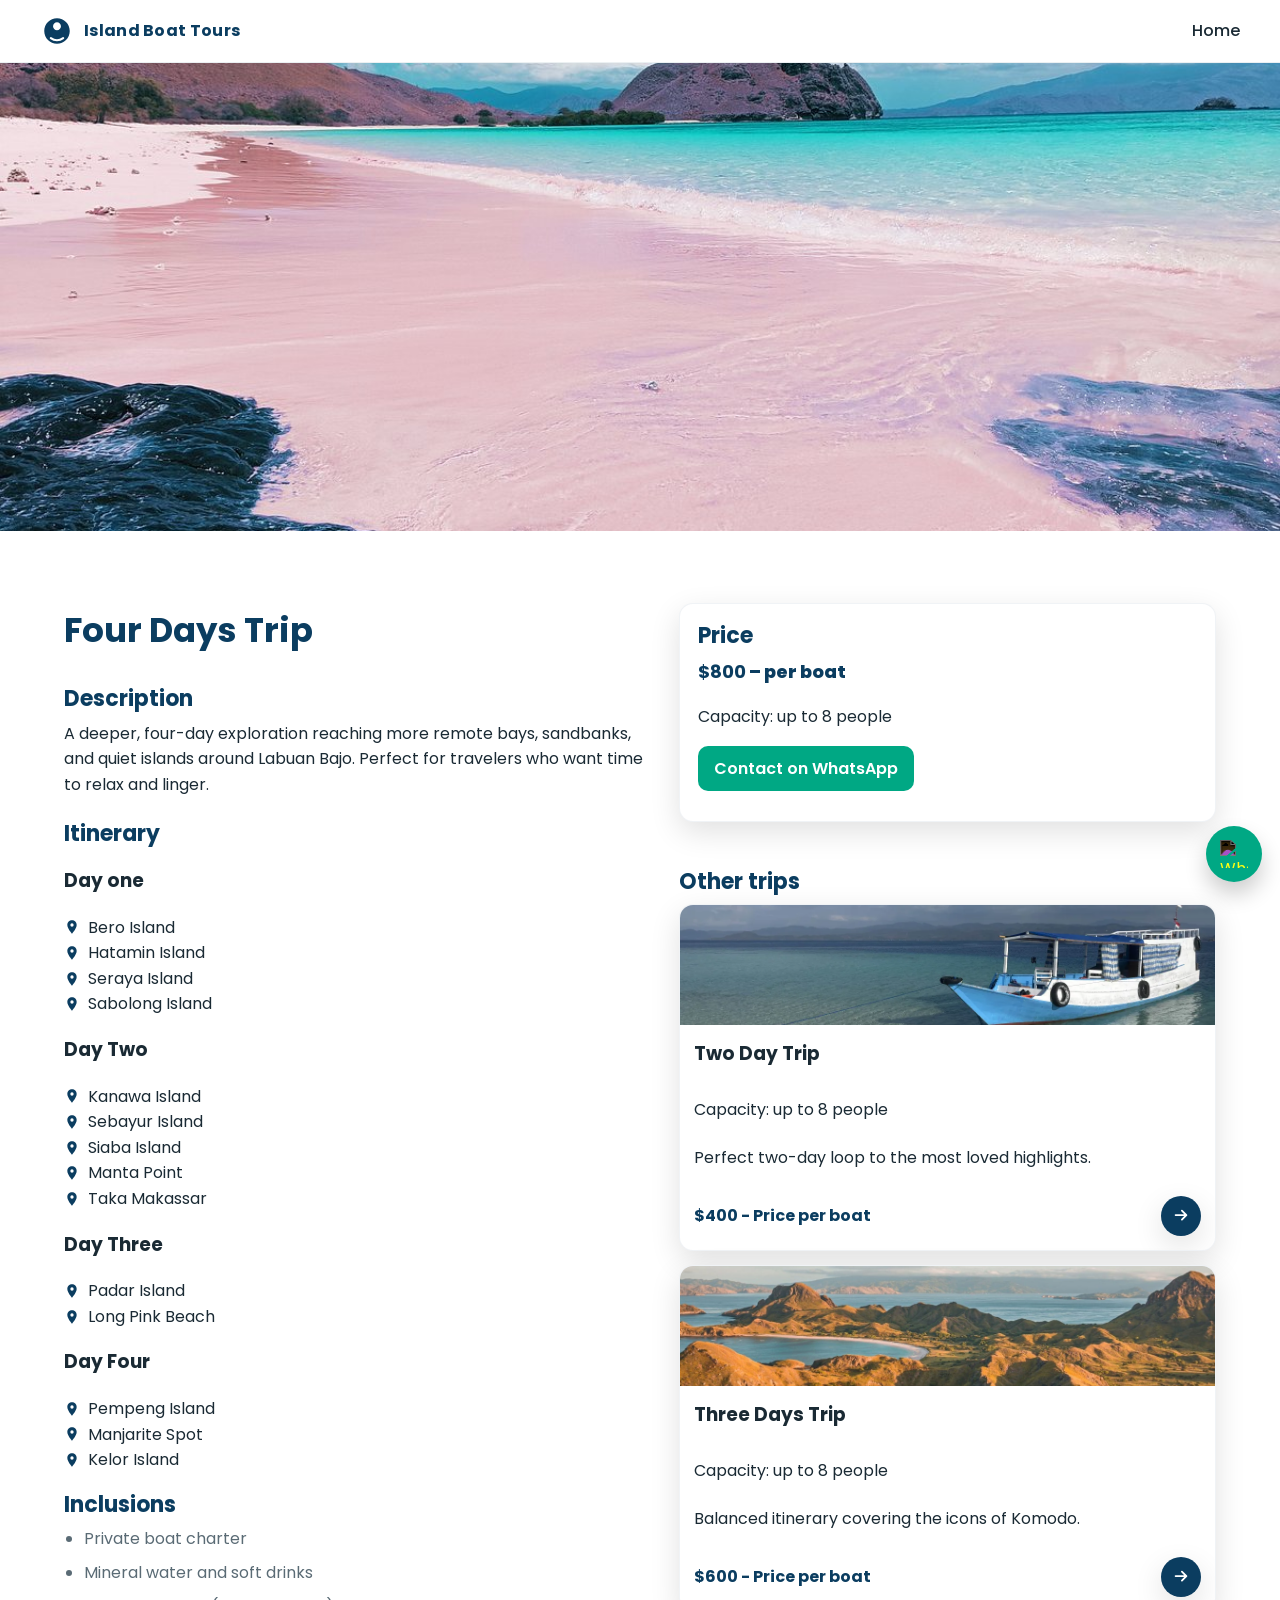
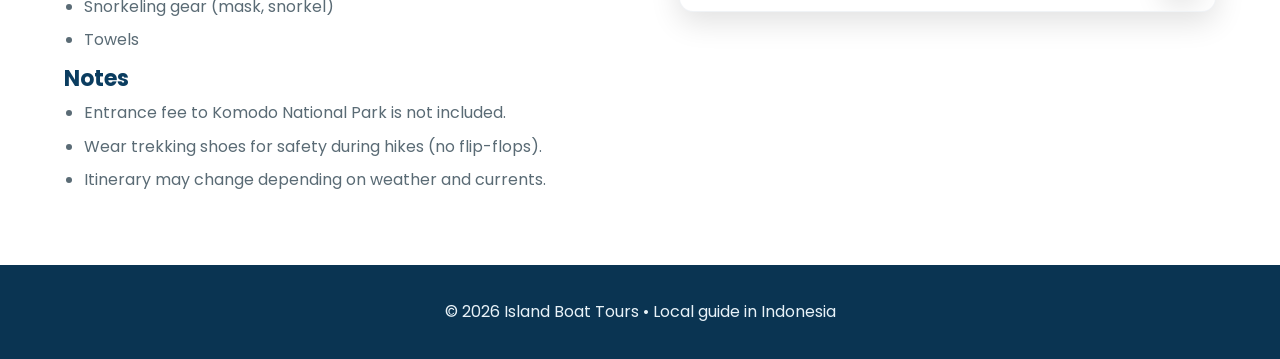
==== trip-four-days.html @ b43672e2 "feat: add detailed trip pages with pricing and itineraries" ====
<!DOCTYPE html>
<html lang="en">
<head>
  <meta charset="UTF-8" />
  <meta name="viewport" content="width=device-width, initial-scale=1.0" />
  <title>Four Days Trip – Island Boat Tours</title>
  <meta name="description" content="Four Days Trip around [City] – Highlights, images, inclusions, and contact." />
  <link rel="preconnect" href="https://fonts.googleapis.com">
  <link rel="preconnect" href="https://fonts.gstatic.com" crossorigin>
  <link href="https://fonts.googleapis.com/css2?family=Poppins:wght@300;400;600;700&display=swap" rel="stylesheet">
  <script src="https://cdn.tailwindcss.com"></script>
  <link rel="stylesheet" href="styles.css" />
  <style>
    body { font-family: 'Poppins', ui-sans-serif, system-ui, -apple-system, Segoe UI, Roboto, 'Helvetica Neue', Arial; }
    .hero-mini { position: relative; min-height: 52vh; display: grid; place-items: center; text-align: center; color: #fff; overflow: hidden; }
    .hero-mini .bg { position:absolute; inset:0; background-image: url('pink_beach.png'); background-size: cover; background-position: center; }
    .hero-mini .inner { position: relative; }
    .breadcrumb { color: #eaf6ff; opacity: .9; font-size: 14px; }
    .detail-wrap { display:grid; grid-template-columns: 1.1fr 1fr; gap: 24px; }
    @media (max-width: 980px){ .detail-wrap{ grid-template-columns: 1fr; } }
    .gallery-grid.detail { grid-template-columns: repeat(3, 1fr); gap: 14px; }
    @media (max-width: 980px){ .gallery-grid.detail{ grid-template-columns: repeat(2,1fr); } }
    .info-card { background:#fff; border-radius: 14px; box-shadow: var(--shadow); padding: 18px; }
    .info-line { display:flex; align-items:center; gap:10px; margin:6px 0; color: var(--muted); }
    .cta-wrap { display:flex; gap:12px; flex-wrap:wrap; margin-top: 10px; }
  </style>
</head>
<body class="bg-white text-slate-800">
  <header class="site-header sticky top-0 z-50 bg-white/70 backdrop-blur shadow-sm">
    <div class="container nav-wrapper">
      <a href="index.html#home" class="logo" aria-label="Island Boat Tours">
        <svg class="brand-icon" viewBox="0 0 24 24" aria-hidden="true"><path d="M3 12c0-4.97 4.03-9 9-9s9 4.03 9 9-4.03 9-9 9S3 16.97 3 12zm9-6.2c-1.54 0-2.8 1.26-2.8 2.8 0 1.54 1.26 2.8 2.8 2.8s2.8-1.26 2.8-2.8c0-1.54-1.26-2.8-2.8-2.8zM7.2 17.6a7.95 7.95 0 009.6 0 .75.75 0 10-.9-1.2 6.5 6.5 0 01-7.8 0 .75.75 0 10-.9 1.2z"/></svg>
        Island Boat Tours
      </a>
      <nav class="main-nav hidden md:flex gap-6 text-slate-700">
        <a class="hover:text-tropical-700 transition" href="index.html">Home</a>
      </nav>
    </div>
  </header>

  <section class="hero-mini">
    <div class="bg" aria-hidden="true"></div>
    <div class="inner container">
      <!-- Intentionally left blank: no text over the hero image as requested -->
    </div>
  </section>

  <section class="section">
    <div class="container detail-wrap">
      <div>
        <h2 class="section-title">Four Days Trip</h2>
        <h3 class="subsection-title">Description</h3>
        <p class="desc">A deeper, four-day exploration reaching more remote bays, sandbanks, and quiet islands around [City]. Perfect for travelers who want time to relax and linger.</p>


        <h3 class="subsection-title" style="margin-top: 22px;">Itinerary</h3>
        <h3>Day one</h3>
        <ul class="itinerary-list m-0 text-lg text-slate-700">
          <li class="mb-1"><svg class="loc-icon" viewBox="0 0 24 24" aria-hidden="true"><path d="M12 2C8.13 2 5 5.13 5 9c0 5.25 7 13 7 13s7-7.75 7-13c0-3.87-3.13-7-7-7zm0 9.5A2.5 2.5 0 1112 6.5a2.5 2.5 0 010 5z"/></svg>Bero Island</li>
          <li class="mb-1"><svg class="loc-icon" viewBox="0 0 24 24" aria-hidden="true"><path d="M12 2C8.13 2 5 5.13 5 9c0 5.25 7 13 7 13s7-7.75 7-13c0-3.87-3.13-7-7-7zm0 9.5A2.5 2.5 0 1112 6.5a2.5 2.5 0 010 5z"/></svg>Hatamin Island</li>
          <li class="mb-1"><svg class="loc-icon" viewBox="0 0 24 24" aria-hidden="true"><path d="M12 2C8.13 2 5 5.13 5 9c0 5.25 7 13 7 13s7-7.75 7-13c0-3.87-3.13-7-7-7zm0 9.5A2.5 2.5 0 1112 6.5a2.5 2.5 0 010 5z"/></svg>Seraya Island</li>
          <li class="mb-1"><svg class="loc-icon" viewBox="0 0 24 24" aria-hidden="true"><path d="M12 2C8.13 2 5 5.13 5 9c0 5.25 7 13 7 13s7-7.75 7-13c0-3.87-3.13-7-7-7zm0 9.5A2.5 2.5 0 1112 6.5a2.5 2.5 0 010 5z"/></svg>Sabolong Island</li>
        </ul>

        <h3>Day Two</h3>
        <ul class="itinerary-list m-0 text-lg text-slate-700">
          <li class="mb-1"><svg class="loc-icon" viewBox="0 0 24 24" aria-hidden="true"><path d="M12 2C8.13 2 5 5.13 5 9c0 5.25 7 13 7 13s7-7.75 7-13c0-3.87-3.13-7-7-7zm0 9.5A2.5 2.5 0 1112 6.5a2.5 2.5 0 010 5z"/></svg>Kanawa Island</li>
          <li class="mb-1"><svg class="loc-icon" viewBox="0 0 24 24" aria-hidden="true"><path d="M12 2C8.13 2 5 5.13 5  9c0 5.25 7 13 7 13s7-7.75 7-13c0-3.87-3.13-7-7-7zm0 9.5A2.5 2.5 0 1112 6.5a2.5 2.5 0 010 5z"/></svg>Sebayur Island</li>
          <li class="mb-1"><svg class="loc-icon" viewBox="0 0 24 24" aria-hidden="true"><path d="M12 2C8.13 2 5 5.13 5  9c0 5.25 7 13 7 13s7-7.75 7-13c0-3.87-3.13-7-7-7zm0 9.5A2.5 2.5 0 1112 6.5a2.5 2.5 0 010 5z"/></svg>Siaba Island</li>
          <li class="mb-1"><svg class="loc-icon" viewBox="0 0 24 24" aria-hidden="true"><path d="M12 2C8.13 2 5 5.13 5  9c0 5.25 7 13 7 13s7-7.75 7-13c0-3.87-3.13-7-7-7zm0 9.5A2.5 2.5 0 1112 6.5a2.5 2.5 0 010 5z"/></svg>Manta Point</li>
          <li class="mb-1"><svg class="loc-icon" viewBox="0 0 24 24" aria-hidden="true"><path d="M12 2C8.13 2 5 5.13 5  9c0 5.25 7 13 7 13s7-7.75 7-13c0-3.87-3.13-7-7-7zm0 9.5A2.5 2.5 0 1112 6.5a2.5 2.5 0 010 5z"/></svg>Taka Makassar</li>
        </ul>

        <h3>Day Three</h3>
        <ul class="itinerary-list m-0 text-lg text-slate-700">
          <li class="mb-1"><svg class="loc-icon" viewBox="0 0 24 24" aria-hidden="true"><path d="M12 2C8.13 2 5 5.13 5 9c0 5.25 7 13 7 13s7-7.75 7-13c0-3.87-3.13-7-7-7zm0 9.5A2.5 2.5 0 1112 6.5a2.5 2.5 0 010 5z"/></svg>Padar Island</li>
          <li class="mb-1"><svg class="loc-icon" viewBox="0 0 24 24" aria-hidden="true"><path d="M12 2C8.13 2 5 5.13 5 9c0 5.25 7 13 7 13s7-7.75 7-13c0-3.87-3.13-7-7-7zm0 9.5A2.5 2.5 0 1112 6.5a2.5 2.5 0 010 5z"/></svg>Long Pink Beach</li>
        </ul>
        <h3>Day Four</h3>
        <ul class="itinerary-list m-0 text-lg text-slate-700">
          <li class="mb-1"><svg class="loc-icon" viewBox="0 0 24 24" aria-hidden="true"><path d="M12 2C8.13 2 5 5.13 5 9c0 5.25 7 13 7 13s7-7.75 7-13c0-3.87-3.13-7-7-7zm0 9.5A2.5 2.5 0 1112 6.5a2.5 2.5 0 010 5z"/></svg>Pempeng Island</li>
          <li class="mb-1"><svg class="loc-icon" viewBox="0 0 24 24" aria-hidden="true"><path d="M12 2C8.13 2 5 5.13 5 9c0 5.25 7 13 7 13s7-7.75 7-13c0-3.87-3.13-7-7-7zm0 9.5A2.5 2.5 0 1112 6.5a2.5 2.5 0 010 5z"/></svg>Manjarite Spot</li>
          <li class="mb-1"><svg class="loc-icon" viewBox="0 0 24 24" aria-hidden="true"><path d="M12 2C8.13 2 5 5.13 5 9c0 5.25 7 13 7 13s7-7.75 7-13c0-3.87-3.13-7-7-7zm0 9.5A2.5 2.5 0 1112 6.5a2.5 2.5 0 010 5z"/></svg>Kelor Island</li>
        </ul>
        <h3 class="subsection-title" style="margin-top: 12px;">Inclusions</h3>
        <ul class="includes list-disc pl-5 m-0 text-lg text-slate-700">
          <li>Private boat charter</li>
          <li>Mineral water and soft drinks</li>
          <li>Snorkeling gear (mask, snorkel)</li>
          <li>Towels</li>
        </ul>

        <h3 class="subsection-title" style="margin-top: 12px;">Notes</h3>
        <ul class="includes list-disc pl-5 m-0 text-lg text-slate-700">
          <li>Entrance fee to Komodo National Park is not included.</li>
          <li>Wear trekking shoes for safety during hikes (no flip-flops).</li>
          <li>Itinerary may change depending on weather and currents.</li>
        </ul>
      </div>
      <div class="right-col">
      <aside class="info-card sticky-aside">
        <h3 class="subsection-title" style="margin-top:0">Price</h3>
        <p class="price"><strong>$800</strong> – per boat</p>
        <p class="capacity">Capacity: up to 8 people</p>
        <div class="cta-wrap" style="margin: 8px 0 12px;">
          <a class="btn whatsapp" id="contactWhatsApp" href="#">Contact on WhatsApp</a>
        </div>
      </aside>
      <div class="other-trips-aside">
        <h3 class="subsection-title" style="margin-top:18px;">Other trips</h3>
        <div class="cards" style="grid-template-columns: 1fr; gap: 14px;">
          <!-- Two Day Trip card -->
          <article class="card reveal bg-white rounded-xl border border-gray-100 shadow-sm">
            <div class="card-media">
              <img src="boat.jpg" alt="Two Day Trip" />
            </div>
            <div class="card-body p-5">
              <h3 class="text-2xl font-bold mb-2">Two Day Trip</h3>
              <p class="capacity text-sm text-slate-600">Capacity: up to 8 people</p>
              <p class="desc text-lg text-slate-600">Perfect two-day loop to the most loved highlights.</p>
              <div class="card-footer">
                <span class="price-inline">$400 - Price per boat</span>
                <a class="btn-circle" href="trip-two-days.html" aria-label="View details for Two Day Trip">
                  <svg viewBox="0 0 20 20" aria-hidden="true" fill="currentColor"><path fill-rule="evenodd" d="M10.293 3.293a1 1 0 011.414 0l5 5a1 1 0 010 1.414l-5 5a1 1 0 01-1.414-1.414L13.586 10H4a1 1 0 110-2h9.586l-3.293-3.293a1 1 0 010-1.414z" clip-rule="evenodd"/></svg>
                </a>
              </div>
            </div>
          </article>

          <!-- Three Days Trip card -->
          <article class="card reveal bg-white rounded-xl border border-gray-100 shadow-sm">
            <div class="card-media">
              <img src="komodo_national_park.png" alt="Three Days Trip" />
            </div>
            <div class="card-body p-5">
              <h3 class="text-2xl font-bold mb-2">Three Days Trip</h3>
              <p class="capacity text-sm text-slate-600">Capacity: up to 8 people</p>
              <p class="desc text-lg text-slate-600">Balanced itinerary covering the icons of Komodo.</p>
              <div class="card-footer">
                <span class="price-inline">$600 - Price per boat</span>
                <a class="btn-circle" href="trip-three-days.html" aria-label="View details for Three Days Trip">
                  <svg viewBox="0 0 20 20" aria-hidden="true" fill="currentColor"><path fill-rule="evenodd" d="M10.293 3.293a1 1 0 011.414 0l5 5a1 1 0 010 1.414l-5 5a1 1 0 01-1.414-1.414L13.586 10H4a1 1 0 110-2h9.586l-3.293-3.293a1 1 0 010-1.414z" clip-rule="evenodd"/></svg>
                </a>
              </div>
            </div>
          </article>
        </div>
      </div>
    </div>
  </section>

  <footer class="site-footer">
    <div class="container">
      <p>© <span id="year"></span> Island Boat Tours • Local guide in Indonesia</p>
    </div>
  </footer>

  <a href="#" class="whatsapp-float" id="floatWhatsApp" aria-label="Chat on WhatsApp">
    <img src="https://cdn.jsdelivr.net/gh/simple-icons/simple-icons/icons/whatsapp.svg" alt="WhatsApp" />
  </a>

  <script src="script.js"></script>
</body>
</html>
---- styles.css ----
/* Color palette */
:root {
  --navy: #0b3d60;
  --navy-600: #0a3452;
  --sand: #ffffff;
  --white: #ffffff;
  --text: #1a2a34;
  --muted: #5a6b75;
  --accent: #00a884; /* WhatsApp green */
  --shadow: 0 10px 30px rgba(0,0,0,0.12);
}

/* --- Trip Detail (AYANA-inspired) --- */
.hero-mini { position: relative; min-height: 48vh; display: grid; place-items: center; text-align: center; color: #fff; overflow: hidden; }
.hero-mini .bg { position:absolute; inset:0; background-size: cover; background-position: center; }
.hero-mini .inner .tagline { font-size: clamp(26px, 4.6vw, 40px); }
.breadcrumb { color: #eaf6ff; opacity: .9; font-size: 14px; margin-bottom: 8px; }

.detail-wrap { display: grid; grid-template-columns: 1.2fr 1fr; gap: 24px; align-items: start; }
@media (max-width: 980px){ .detail-wrap { grid-template-columns: 1fr; } }

/* Place the optional 'Other trips' block under the right-hand aside */
.detail-wrap .other-trips-aside { grid-column: 2; margin-top: 14px; }
@media (max-width: 980px){ .detail-wrap .other-trips-aside { grid-column: 1; } }

/* Right column wrapper to keep elements stacked together */
.detail-wrap .right-col { grid-column: 2; display: flex; flex-direction: column; gap: 14px; }
@media (max-width: 980px){ .detail-wrap .right-col { grid-column: 1; } }

.info-card { background: #fff; border: 1px solid rgba(10,61,96,0.06); border-radius: 14px; box-shadow: var(--shadow); padding: 18px; }
.info-card h3 { margin-top: 0; color: var(--navy); }
.sticky-aside { position: static; top: auto; }

.section.alt { background: #f8fafc; }
.section-title { display: block; margin-bottom: 14px; }

/* Subsection headings, smaller than section-title but larger than body */
.subsection-title {
  margin: 12px 0 8px;
  font-size: clamp(18px, 2.4vw, 22px);
  line-height: 1.25;
  color: var(--navy);
  font-weight: 700;
}

.pillbar { display: flex; gap: 10px; flex-wrap: wrap; justify-content: center; margin-top: 8px; }
.pill { background: #ffffff; border: 1px solid rgba(11,61,96,.08); color: var(--navy); padding: 6px 12px; border-radius: 999px; font-weight: 600; font-size: 13px; box-shadow: 0 4px 10px rgba(0,0,0,0.06); }

.gallery-grid.detail { display: grid; grid-template-columns: repeat(3, 1fr); gap: 12px; }
@media (max-width: 980px){ .gallery-grid.detail { grid-template-columns: repeat(2, 1fr); } }
.gallery-grid.detail .gallery-item img { border-radius: 12px; box-shadow: var(--shadow); }

.includes { list-style: disc; padding-left: 1.25rem; list-style-position: outside; }
.includes.list-disc { list-style: disc; padding-left: 1.25rem; list-style-position: outside; }

.cta-wrap { display: flex; gap: 12px; flex-wrap: wrap; }

/* Circular right-arrow button for pricing cards */
.cta-right { display: flex; justify-content: flex-end; }
.btn-circle { width: 40px; height: 40px; border-radius: 9999px; display: inline-flex; align-items: center; justify-content: center; background: var(--navy); color: #fff; box-shadow: var(--shadow); transition: transform .15s ease, background .2s ease; }
.btn-circle:hover { background: #083b5e; transform: translateY(-1px); }
.btn-circle svg { width: 18px; height: 18px; fill: currentColor; }

/* Card footer row: price left, arrow right */
.card-footer { display: flex; align-items: center; justify-content: space-between; margin-top: 10px; }
.price-inline { font-weight: 700; color: var(--navy); }

* { box-sizing: border-box; }
html { scroll-behavior: smooth; }
body {
  margin: 0;
  font-family: 'Inter', system-ui, -apple-system, Segoe UI, Roboto, Helvetica, Arial, sans-serif;
  color: var(--text);
  line-height: 1.6;
  background: #fafafa;
}

img { max-width: 100%; display: block; }

.container {
  /* Fixed max-width with consistent horizontal padding so mobile has visible side margins */
  max-width: 1200px;
  width: 100%;
  padding-left: 24px;
  padding-right: 24px;
  margin: 0 auto;
  box-sizing: border-box;
}

/* Header / Navigation */
.site-header {
  position: sticky;
  top: 0;
  z-index: 1000;
  background: rgba(255,255,255,0.9);
  backdrop-filter: blur(6px);
  border-bottom: 1px solid rgba(10, 61, 96, 0.08);
}
.nav-wrapper {
  display: flex;
  align-items: center;
  justify-content: space-between;
  padding: 14px 0;
}
.logo {
  font-weight: 700;
  color: var(--navy);
  text-decoration: none;
  letter-spacing: 0.3px;
  display: inline-flex;
  align-items: center;
  gap: 10px;
}

.brand-icon { width: 34px; height: 34px; fill: var(--navy); display: inline-block; }

/* Add left margin on small screens so the logo isn't flush to the edge */
@media (max-width: 640px) {
  .logo { margin-left: 12px; }
}
.main-nav a {
  color: var(--text);
  text-decoration: none;
  margin-left: 18px;
  font-weight: 500;
}
.main-nav a:hover { color: var(--navy); }

/* Hero */
.hero {
  position: relative;
  min-height: clamp(70vh, 86vh, 92vh);
  display: grid;
  place-items: center;
  text-align: center;
  color: var(--white);
  overflow: hidden;
}
.hero-bg {
  position: absolute; inset: 0;
  background-image: linear-gradient(rgba(11,61,96,0.5), rgba(11,61,96,0.35)), url('boat.jpg');
  background-size: cover; background-position: center; background-repeat: no-repeat;
  transform: scale(1.05);
}
.hero-content { position: relative; }
.tagline { font-size: clamp(28px, 5vw, 44px); line-height: 1.15; margin: 0 0 12px; }
.subtag { margin: 0 0 22px; color: #eaf6ff; }

/* Sections */
.section { padding: 72px 0; background: #fff; }
.section.alt { background: var(--sand); }
.section-title {
  margin: 0 0 28px;
  font-size: clamp(24px, 3.8vw, 34px);
  color: var(--navy);
}

/* Cards (Tours) */
.cards { display: grid; grid-template-columns: repeat(3, 1fr); gap: 16px; }
.card {
  background: #fff;
  border-radius: 14px;
  overflow: hidden;
  box-shadow: var(--shadow);
  display: flex;
  flex-direction: column;
  border: 1px solid rgba(10,61,96,0.06);
  transition: transform .18s ease, box-shadow .18s ease, border-color .18s ease;
}
.card-img { background-size: cover; background-position: center; height: 150px; }
.card-body { padding: 14px; display: flex; flex-direction: column; gap: 6px; }
.card:hover { transform: translateY(-4px); box-shadow: 0 16px 34px rgba(0,0,0,0.18); border-color: rgba(10,61,96,0.12); }
.card h3 { margin: 0 0 6px; }
.duration { color: var(--muted); margin: 0 0 6px; font-size: 14px; }
.desc { margin: 0 0 10px; }
.includes { margin: 0 0 10px 18px; color: var(--muted); }
.price { font-weight: 800; color: var(--navy); margin-top: auto; font-size: 18px; }

/* Badges and chips */
.badges { display: flex; gap: 8px; flex-wrap: wrap; margin: 4px 0 6px; }
.badge { font-size: 12px; font-weight: 700; letter-spacing: .3px; text-transform: uppercase; padding: 4px 8px; border-radius: 999px; background: #eef6ff; color: var(--navy); border: 1px solid rgba(11,61,96,.15); }
.badge.best { background: #ffefe6; color: #9a3d00; border-color: rgba(154,61,0,.18); }
.badge.popular { background: #eafaf4; color: #087f5b; border-color: rgba(8,127,91,.18); }
.badge.private { background: #f1f3f5; color: #495057; border-color: rgba(73,80,87,.18); }
.badge.relax { background: #f3ecff; color: #5f3dc4; border-color: rgba(95,61,196,.18); }

.extras { display: flex; gap: 8px; flex-wrap: wrap; margin: 8px 0 4px; }
.chip { font-size: 12px; padding: 6px 10px; border-radius: 999px; background: #f6f8fa; color: #41525d; border: 1px solid #e3e7ea; }

/* Pricing / Card media */
.card-media { position: relative; height: 120px; overflow: hidden; }
.card-media img { width: 100%; height: 100%; object-fit: cover; display: block; transition: transform .45s cubic-bezier(.2,.9,.2,1); }
.card:hover .card-media img { transform: scale(1.06); }
.price-badge {
  position: absolute;
  right: 12px;
  top: 12px;
  background: rgba(11,61,96,0.92);
  color: #fff;
  padding: 4px 8px;
  border-radius: 9px;
  font-weight: 700;
  font-size: 11px;
  box-shadow: var(--shadow);
}

/* Location list styling */
.includes { list-style: none; padding: 0; margin: 8px 0 0 0; display: grid; gap: 8px; }
.includes li { display: flex; align-items: center; gap: 10px; color: var(--muted); }
.loc-icon { width: 18px; height: 18px; fill: var(--navy); flex: 0 0 18px; }
.includes li svg.loc-icon { display: inline-block; }

.cta-row { display: flex; align-items: center; justify-content: space-between; gap: 10px; margin-top: 6px; }
.btn.whatsapp.light { background: #12b886; color: #fff; box-shadow: var(--shadow); }
.btn.whatsapp.light:hover { filter: brightness(1.06); transform: translateY(-2px); }

/* About */
.about-grid { display: grid; grid-template-columns: 1.1fr 1fr; gap: 30px; align-items: center; }
.about-image img { border-radius: 14px; box-shadow: var(--shadow); }
/* Team */
.team-grid { margin-top: 18px; display: grid; grid-template-columns: repeat(3, 1fr); gap: 18px; }
.team-card { background: #fff; border-radius: 12px; overflow: hidden; box-shadow: var(--shadow); text-align: center; }
.team-card img { width: 100%; height: 240px; object-fit: cover; }
.team-card figcaption { padding: 10px 12px; color: var(--text); }

/* Gallery */
.gallery-grid { display: grid; grid-template-columns: repeat(3, 1fr); gap: 10px; }
.gallery-grid img { border-radius: 10px; height: 220px; width: 100%; object-fit: cover; box-shadow: 0 6px 16px rgba(0,0,0,0.12); }

/* Gallery item with caption overlay */
.gallery-item {
  position: relative;
  overflow: hidden;
  border-radius: 10px;
}
.gallery-item img { display: block; transition: transform .36s ease; }
.gallery-item:hover img { transform: scale(1.04); }
.gallery-item .caption {
  position: absolute;
  left: 0; right: 0; bottom: 0;
  padding: 10px 12px;
  background: linear-gradient(180deg, rgba(0,0,0,0) 0%, rgba(0,0,0,0.45) 60%, rgba(0,0,0,0.6) 100%);
  color: #fff;
  font-weight: 600;
  font-size: 15px;
  transform: translateY(6px);
  opacity: 0;
  transition: opacity .28s ease, transform .28s ease;
}
.gallery-item:hover .caption,
.gallery-item.in-view .caption {
  transform: translateY(0);
  opacity: 1;
}

/* white location icon in gallery captions */
.caption { display: inline-flex; align-items: center; gap: 8px; }
.loc-white { width: 16px; height: 16px; fill: #fff; flex: 0 0 16px; }

/* Reviews */
.reviews { display: grid; grid-template-columns: repeat(3,1fr); gap: 18px; }
.review {
  margin: 0;
  background: #fff;
  border-radius: 12px;
  padding: 16px 18px;
  box-shadow: var(--shadow);
}
.review footer { color: var(--muted); margin-top: 8px; }

/* Contact */
.contact-grid { display: grid; grid-template-columns: 1fr 1.2fr; gap: 22px; align-items: stretch; }
.contact-card {
  background: #fff;
  border-radius: 12px;
  padding: 20px;
  box-shadow: var(--shadow);
}
.contact-actions { display: flex; gap: 12px; flex-wrap: wrap; }
.contact-card p { margin-bottom: 18px; color: var(--muted); }
.contact-actions { gap: 16px; align-items: center; }
.btn.outline { background: transparent; border: 2px solid var(--navy); color: var(--navy); padding: 10px 16px; border-radius: 12px; font-weight: 700; outline: none; }
.btn.outline:hover { background: var(--navy); color: #fff; transform: translateY(-2px); }
.btn.outline:focus { box-shadow: 0 0 0 6px rgba(6,86,137,0.08); outline: none; }
.contact-actions .btn.whatsapp { padding: 10px 18px; }
.map-wrapper iframe { border: 0; width: 100%; height: 100%; min-height: 320px; border-radius: 12px; box-shadow: var(--shadow); }

/* Map loader overlay */
.map-wrapper { position: relative; }
.map-loader {
  position: absolute;
  inset: 0;
  display: flex;
  align-items: center;
  justify-content: center;
  background: rgba(0,0,0,0.36);
  border-radius: 12px;
  z-index: 20;
  transition: opacity .3s ease, visibility .3s ease;
}
.map-loader.hidden { opacity: 0; visibility: hidden; pointer-events: none; }
.spinner {
  width: 56px; height: 56px; border-radius: 50%;
  border: 6px solid rgba(255,255,255,0.18);
  border-top-color: #fff;
  animation: spin 1s linear infinite;
}
@keyframes spin { to { transform: rotate(360deg); } }
.sr-only { position: absolute; left: -9999px; top: auto; width: 1px; height: 1px; overflow: hidden; }

/* Buttons */
.btn { display: inline-block; padding: 10px 16px; border-radius: 10px; text-decoration: none; font-weight: 600; transition: transform .15s ease, box-shadow .15s ease; }
.btn.primary { background: var(--white); color: var(--navy); box-shadow: var(--shadow); }
.btn.primary:hover { transform: translateY(-2px); }
.btn.whatsapp { background: var(--accent); color: #fff; display: inline-flex; align-items: center; gap: 8px; white-space: nowrap; }
.btn.whatsapp:hover { filter: brightness(1.05); }
.btn.outline { border: 2px solid var(--navy); color: var(--navy); background: transparent; }
.btn.outline:hover { background: var(--navy); color: #fff; }

/* Floating WhatsApp */
.whatsapp-float {
  position: fixed;
  right: 18px; bottom: 18px;
  width: 56px; height: 56px;
  border-radius: 50%;
  background: var(--accent);
  display: grid; place-items: center;
  box-shadow: 0 12px 22px rgba(0,0,0,0.2);
  z-index: 1100;
}
.whatsapp-float img { width: 28px; height: 28px; filter: invert(1); }
.whatsapp-float:hover { filter: brightness(1.05); }

/* Reveal on scroll */
.reveal { opacity: 0; transform: translateY(18px); transition: opacity .6s ease, transform .6s ease; }
.reveal.in-view { opacity: 1; transform: translateY(0); }

/* Footer */
.site-footer { background: var(--navy-600); color: #e8f2f8; padding: 18px 0; text-align: center; }
.site-footer a { color: #fff; }

/* Header scrolled shadow */
.site-header.scrolled { box-shadow: 0 6px 18px rgba(0,0,0,0.08); }

/* Responsive */
@media (max-width: 980px) {
  .cards { grid-template-columns: repeat(2, 1fr); }
  .reviews { grid-template-columns: repeat(2, 1fr); }
  .about-grid { grid-template-columns: 1fr; }
  .contact-grid { grid-template-columns: 1fr; }
  .team-grid { grid-template-columns: repeat(2, 1fr); }
}
@media (max-width: 640px) {
  .cards { grid-template-columns: 1fr; }
  .gallery-grid { grid-template-columns: repeat(2, 1fr); }
  .reviews { grid-template-columns: 1fr; }
  .nav-wrapper { flex-wrap: wrap; gap: 8px; }
  .main-nav { width: 100%; display: flex; justify-content: space-between; }
  .team-grid { grid-template-columns: 1fr; }
}

/* --- Overrides to ensure bullets appear on lists used in trip pages --- */
.section .includes {
  list-style: disc !important;
  list-style-position: outside !important;
  padding-left: 1.25rem !important;
}
.section .includes.itinerary-list {
  list-style: none !important;
  padding-left: 0 !important;
}
.section .itinerary-list {
  list-style: none !important;
  padding-left: 0 !important;
  margin: 10px 0 18px;
}
.section .includes li { display: list-item; }

/* Spacing between itinerary days */
.section h3 + .itinerary-list { margin-top: 8px; margin-bottom: 18px; }
.section .itinerary-list + h3 { margin-top: 18px; }

/* Align itinerary icons to the left of the text */
.section .itinerary-list li {
  display: flex !important;
  align-items: center;
  gap: 8px;
}
.section .itinerary-list .loc-icon,
.section .itinerary-list svg {
  width: 16px;
  height: 16px;
  flex: 0 0 16px;
}
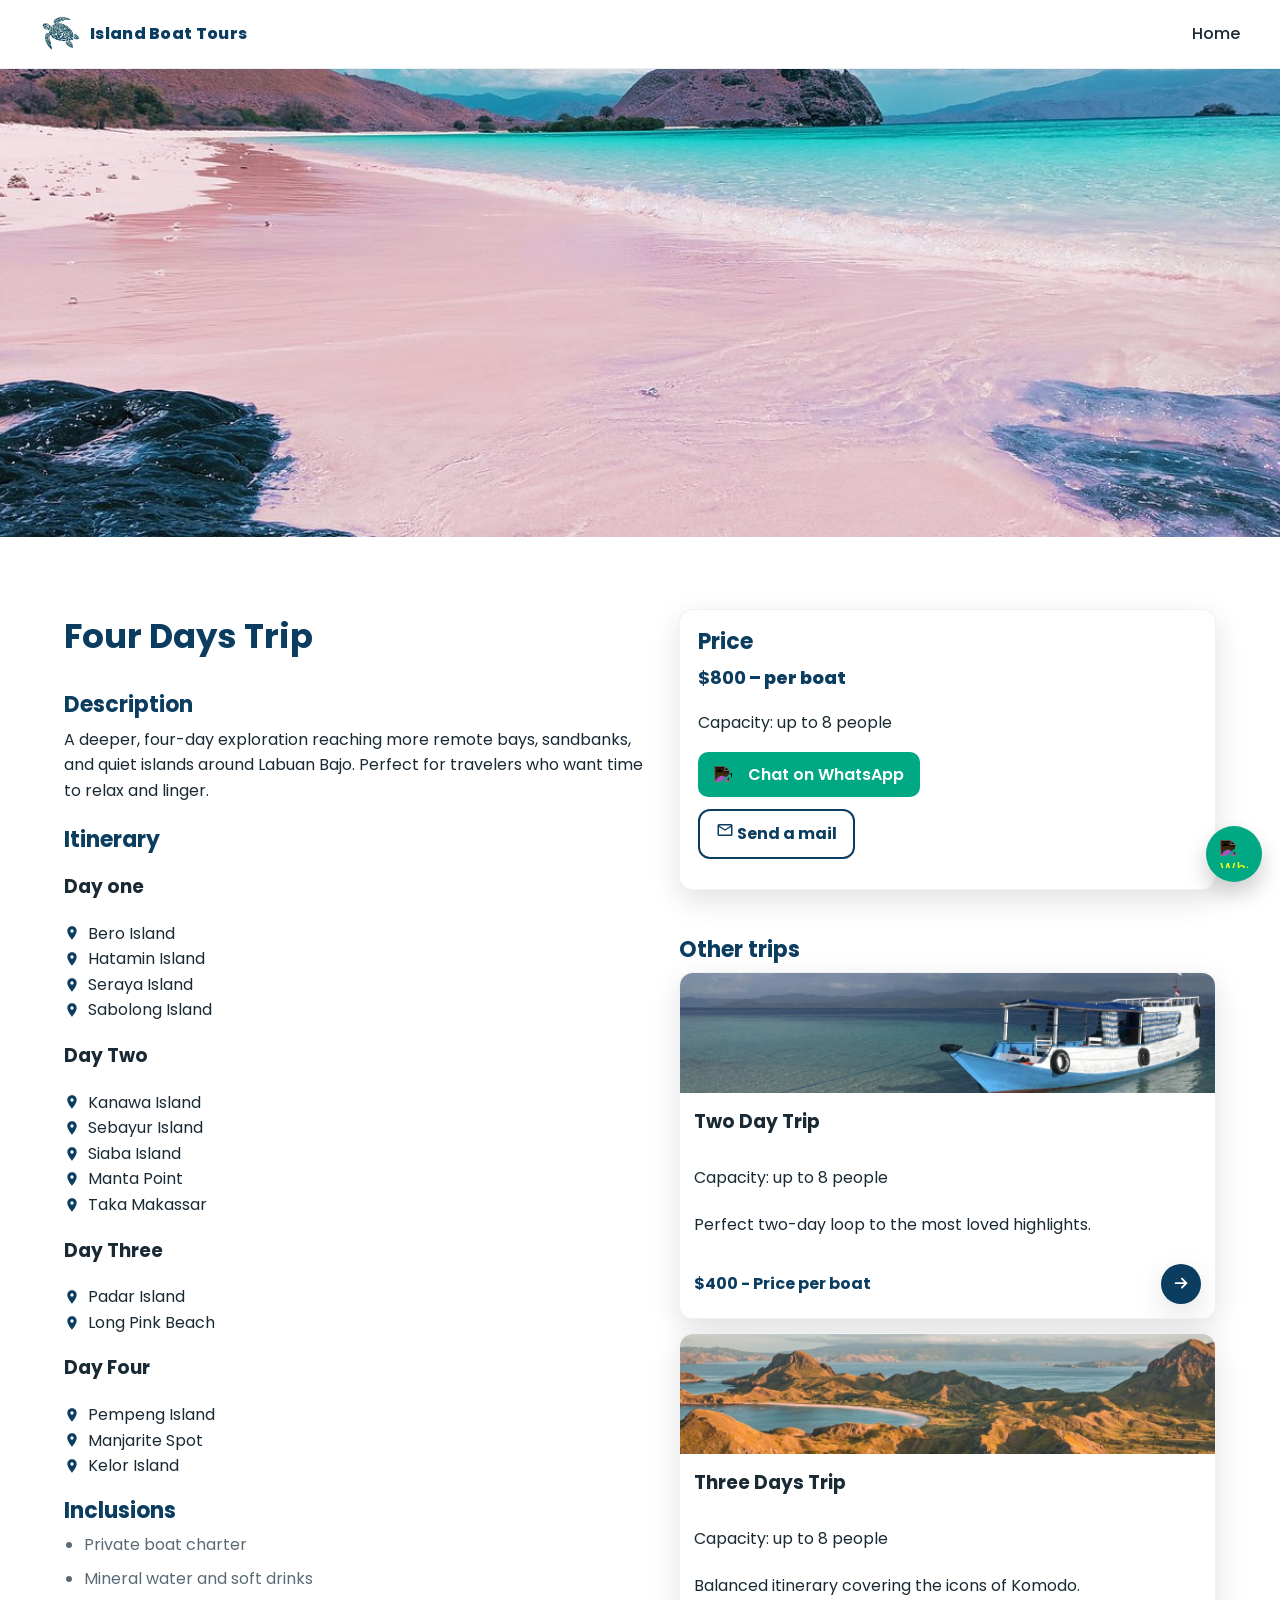
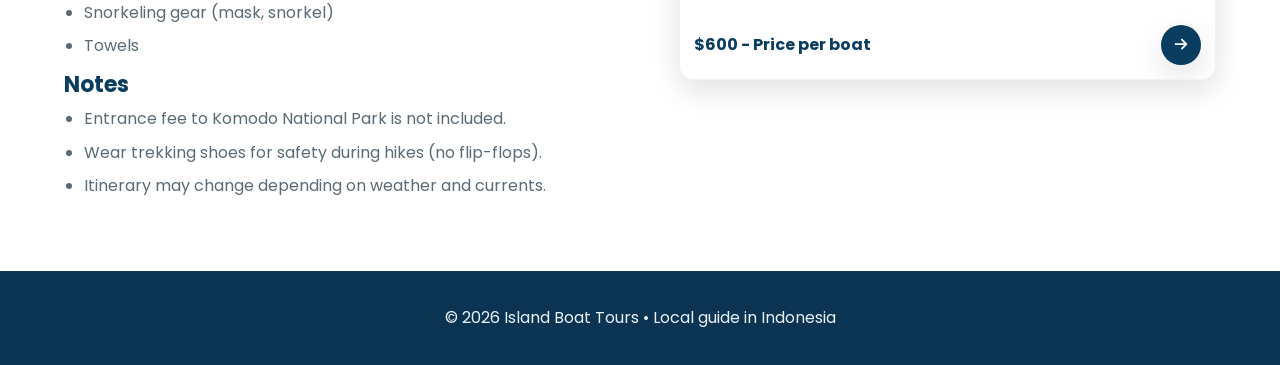
==== commit 255e7d95: "feat: replace SVG logo with PNG image and add favicon across all pages" ====
--- a/trip-four-days.html
+++ b/trip-four-days.html
@@ -9,6 +9,7 @@
   <link rel="preconnect" href="https://fonts.gstatic.com" crossorigin>
   <link href="https://fonts.googleapis.com/css2?family=Poppins:wght@300;400;600;700&display=swap" rel="stylesheet">
   <script src="https://cdn.tailwindcss.com"></script>
+  <link rel="icon" href="favicon.ico" type="image/x-icon">
   <link rel="stylesheet" href="styles.css" />
   <style>
     body { font-family: 'Poppins', ui-sans-serif, system-ui, -apple-system, Segoe UI, Roboto, 'Helvetica Neue', Arial; }
@@ -29,7 +30,7 @@
   <header class="site-header sticky top-0 z-50 bg-white/70 backdrop-blur shadow-sm">
     <div class="container nav-wrapper">
       <a href="index.html#home" class="logo" aria-label="Island Boat Tours">
-        <svg class="brand-icon" viewBox="0 0 24 24" aria-hidden="true"><path d="M3 12c0-4.97 4.03-9 9-9s9 4.03 9 9-4.03 9-9 9S3 16.97 3 12zm9-6.2c-1.54 0-2.8 1.26-2.8 2.8 0 1.54 1.26 2.8 2.8 2.8s2.8-1.26 2.8-2.8c0-1.54-1.26-2.8-2.8-2.8zM7.2 17.6a7.95 7.95 0 009.6 0 .75.75 0 10-.9-1.2 6.5 6.5 0 01-7.8 0 .75.75 0 10-.9 1.2z"/></svg>
+        <img src="logo.png" alt="Island Boat Tours" />
         Island Boat Tours
       </a>
       <nav class="main-nav hidden md:flex gap-6 text-slate-700">
@@ -102,8 +103,15 @@
         <h3 class="subsection-title" style="margin-top:0">Price</h3>
         <p class="price"><strong>$800</strong> – per boat</p>
         <p class="capacity">Capacity: up to 8 people</p>
-        <div class="cta-wrap" style="margin: 8px 0 12px;">
-          <a class="btn whatsapp" id="contactWhatsApp" href="#">Contact on WhatsApp</a>
+        <div class="cta-wrap" style="margin: 8px 0 12px; flex-direction: column; align-items: flex-start;">
+          <a class="btn whatsapp" id="contactWhatsApp" href="#">
+            <img src="https://cdn.jsdelivr.net/gh/simple-icons/simple-icons/icons/whatsapp.svg" alt="WhatsApp" style="width:18px;height:18px;filter:invert(1);margin-right:8px;vertical-align:middle;" />
+            Chat on WhatsApp
+          </a>
+          <a class="btn outline inline-flex items-center gap-2" href="mailto:armansaputraundang@gmail.com">
+            <svg xmlns="http://www.w3.org/2000/svg" viewBox="0 0 24 24" width="18" height="18" aria-hidden="true"><path fill="currentColor" d="M20 4H4a2 2 0 00-2 2v12a2 2 0 002 2h16a2 2 0 002-2V6a2 2 0 00-2-2zm0 2l-8 5L4 6h16zm0 12H4V8l8 5 8-5v10z"/></svg>
+            Send a mail
+          </a>
         </div>
       </aside>
       <div class="other-trips-aside">
--- a/styles.css
+++ b/styles.css
@@ -102,15 +102,9 @@
   justify-content: space-between;
   padding: 14px 0;
 }
-.logo {
-  font-weight: 700;
-  color: var(--navy);
-  text-decoration: none;
-  letter-spacing: 0.3px;
-  display: inline-flex;
-  align-items: center;
-  gap: 10px;
-}
+.site-header .logo { font-weight: 800; color: var(--navy); text-decoration: none; letter-spacing: 0.3px; display: inline-flex; align-items: center; gap: 10px; }
+.logo { display: inline-flex; align-items: center; gap: 10px; }
+.logo img { width: 40px; height: 40px; border-radius: 9999px; object-fit: cover; display: inline-block; }
 
 .brand-icon { width: 34px; height: 34px; fill: var(--navy); display: inline-block; }
 
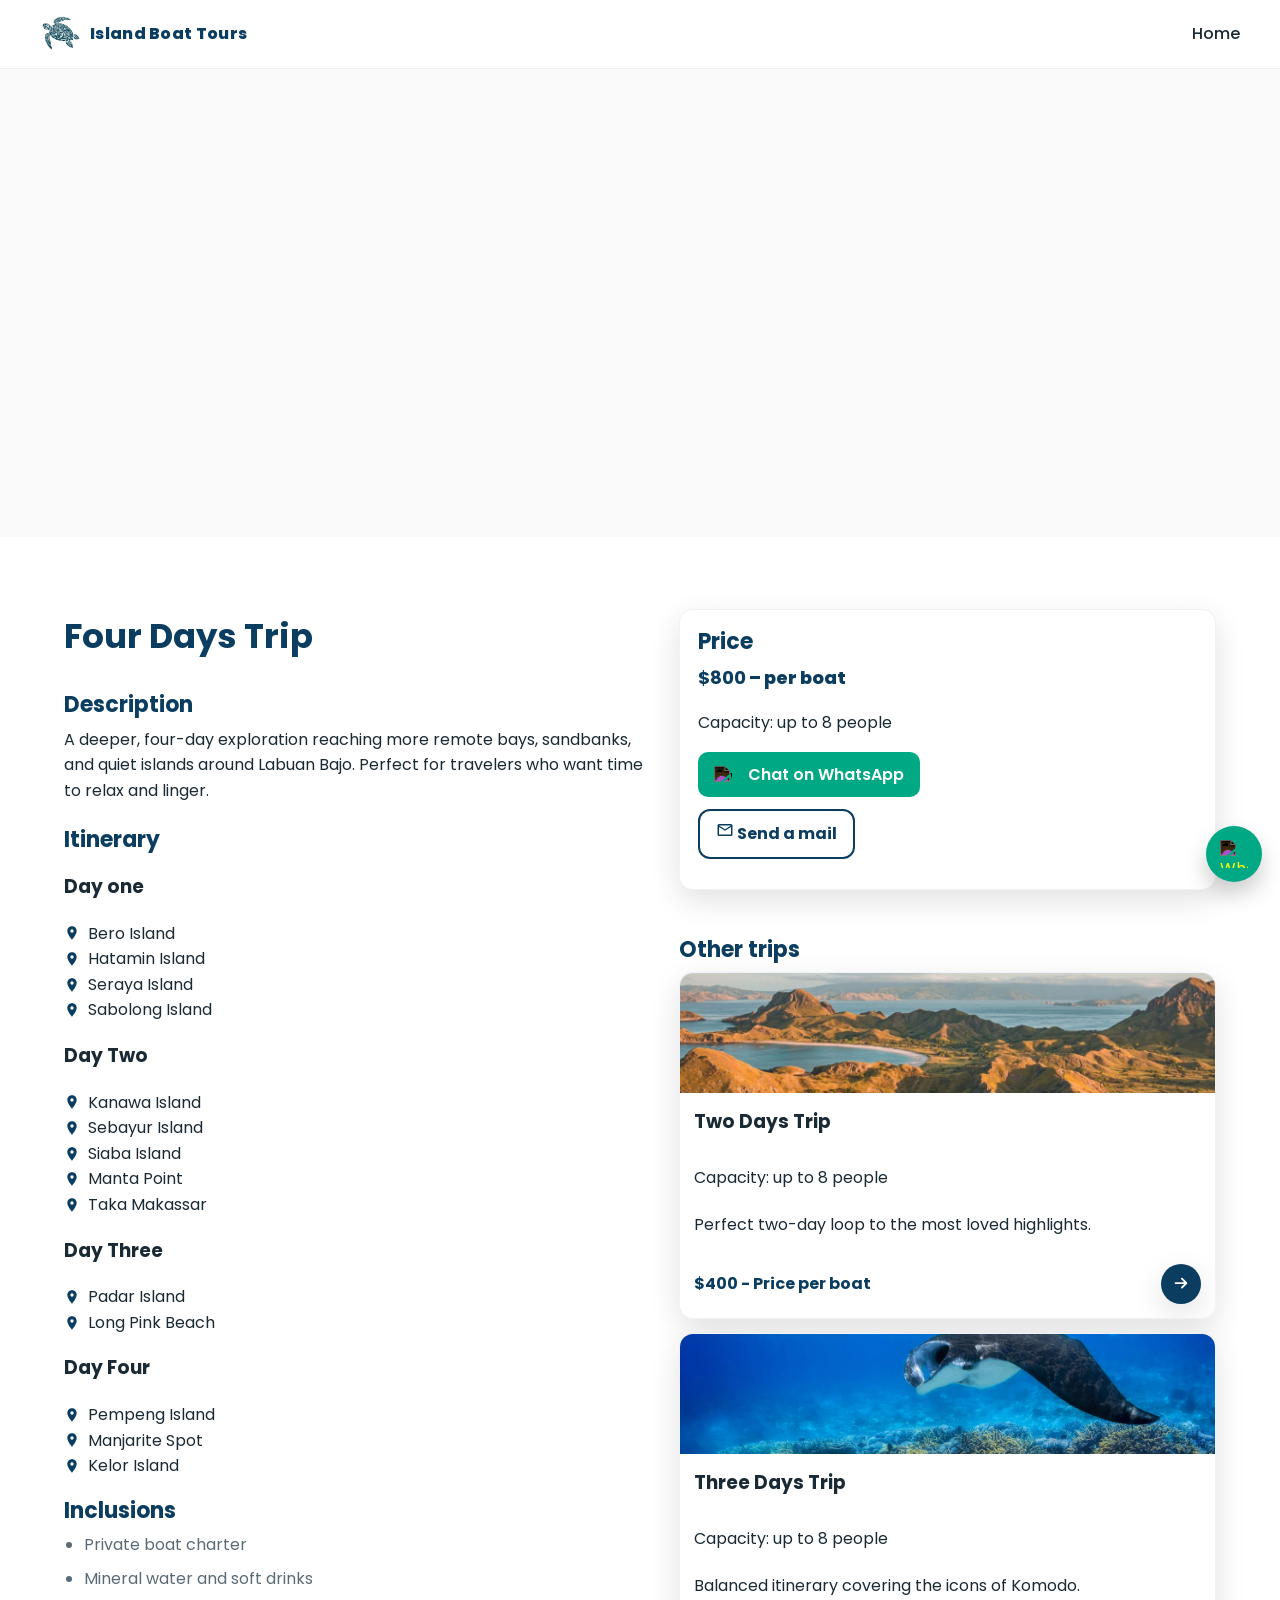
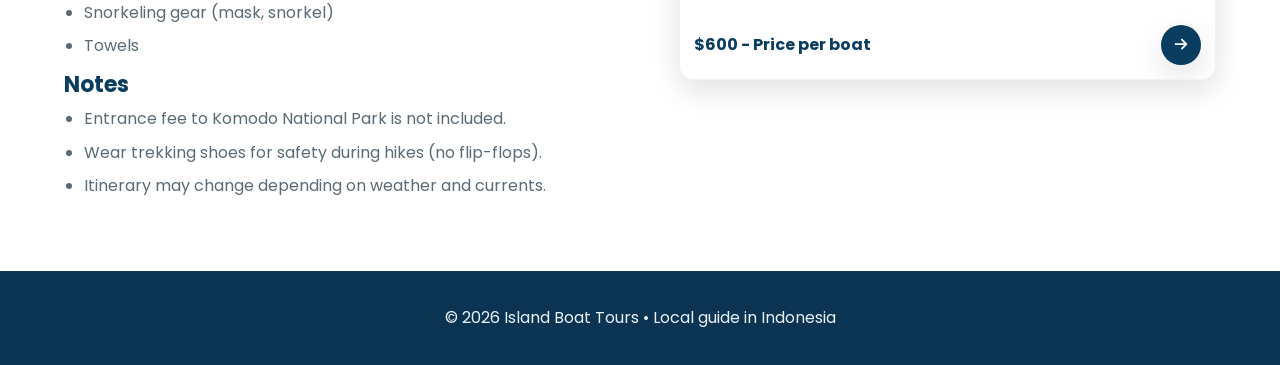
==== commit 360bc350: "refactor: update trip images and standardize "Two Days Trip" naming across files" ====
--- a/trip-four-days.html
+++ b/trip-four-days.html
@@ -14,7 +14,7 @@
   <style>
     body { font-family: 'Poppins', ui-sans-serif, system-ui, -apple-system, Segoe UI, Roboto, 'Helvetica Neue', Arial; }
     .hero-mini { position: relative; min-height: 52vh; display: grid; place-items: center; text-align: center; color: #fff; overflow: hidden; }
-    .hero-mini .bg { position:absolute; inset:0; background-image: url('pink_beach.png'); background-size: cover; background-position: center; }
+    .hero-mini .bg { position:absolute; inset:0; background-image: url('images/four-day-trip.png'); background-size: cover; background-position: center; }
     .hero-mini .inner { position: relative; }
     .breadcrumb { color: #eaf6ff; opacity: .9; font-size: 14px; }
     .detail-wrap { display:grid; grid-template-columns: 1.1fr 1fr; gap: 24px; }
@@ -30,7 +30,7 @@
   <header class="site-header sticky top-0 z-50 bg-white/70 backdrop-blur shadow-sm">
     <div class="container nav-wrapper">
       <a href="index.html#home" class="logo" aria-label="Island Boat Tours">
-        <img src="logo.png" alt="Island Boat Tours" />
+        <img src="images/logo.png" alt="Island Boat Tours" />
         Island Boat Tours
       </a>
       <nav class="main-nav hidden md:flex gap-6 text-slate-700">
@@ -117,18 +117,18 @@
       <div class="other-trips-aside">
         <h3 class="subsection-title" style="margin-top:18px;">Other trips</h3>
         <div class="cards" style="grid-template-columns: 1fr; gap: 14px;">
-          <!-- Two Day Trip card -->
+          <!-- Two Days Trip card -->
           <article class="card reveal bg-white rounded-xl border border-gray-100 shadow-sm">
             <div class="card-media">
-              <img src="boat.jpg" alt="Two Day Trip" />
+              <img src="images/two-days-trip.png" alt="Two Days Trip" />
             </div>
             <div class="card-body p-5">
-              <h3 class="text-2xl font-bold mb-2">Two Day Trip</h3>
+              <h3 class="text-2xl font-bold mb-2">Two Days Trip</h3>
               <p class="capacity text-sm text-slate-600">Capacity: up to 8 people</p>
               <p class="desc text-lg text-slate-600">Perfect two-day loop to the most loved highlights.</p>
               <div class="card-footer">
                 <span class="price-inline">$400 - Price per boat</span>
-                <a class="btn-circle" href="trip-two-days.html" aria-label="View details for Two Day Trip">
+                <a class="btn-circle" href="trip-two-days.html" aria-label="View details for Two Days Trip">
                   <svg viewBox="0 0 20 20" aria-hidden="true" fill="currentColor"><path fill-rule="evenodd" d="M10.293 3.293a1 1 0 011.414 0l5 5a1 1 0 010 1.414l-5 5a1 1 0 01-1.414-1.414L13.586 10H4a1 1 0 110-2h9.586l-3.293-3.293a1 1 0 010-1.414z" clip-rule="evenodd"/></svg>
                 </a>
               </div>
@@ -138,7 +138,7 @@
           <!-- Three Days Trip card -->
           <article class="card reveal bg-white rounded-xl border border-gray-100 shadow-sm">
             <div class="card-media">
-              <img src="komodo_national_park.png" alt="Three Days Trip" />
+              <img src="images/three-days-trip.png" alt="Three Days Trip" />
             </div>
             <div class="card-body p-5">
               <h3 class="text-2xl font-bold mb-2">Three Days Trip</h3>
--- a/styles.css
+++ b/styles.css
@@ -132,7 +132,7 @@
 }
 .hero-bg {
   position: absolute; inset: 0;
-  background-image: linear-gradient(rgba(11,61,96,0.5), rgba(11,61,96,0.35)), url('boat.jpg');
+  background-image: linear-gradient(rgba(11,61,96,0.5), rgba(11,61,96,0.35)), url('images/boat.jpg');
   background-size: cover; background-position: center; background-repeat: no-repeat;
   transform: scale(1.05);
 }
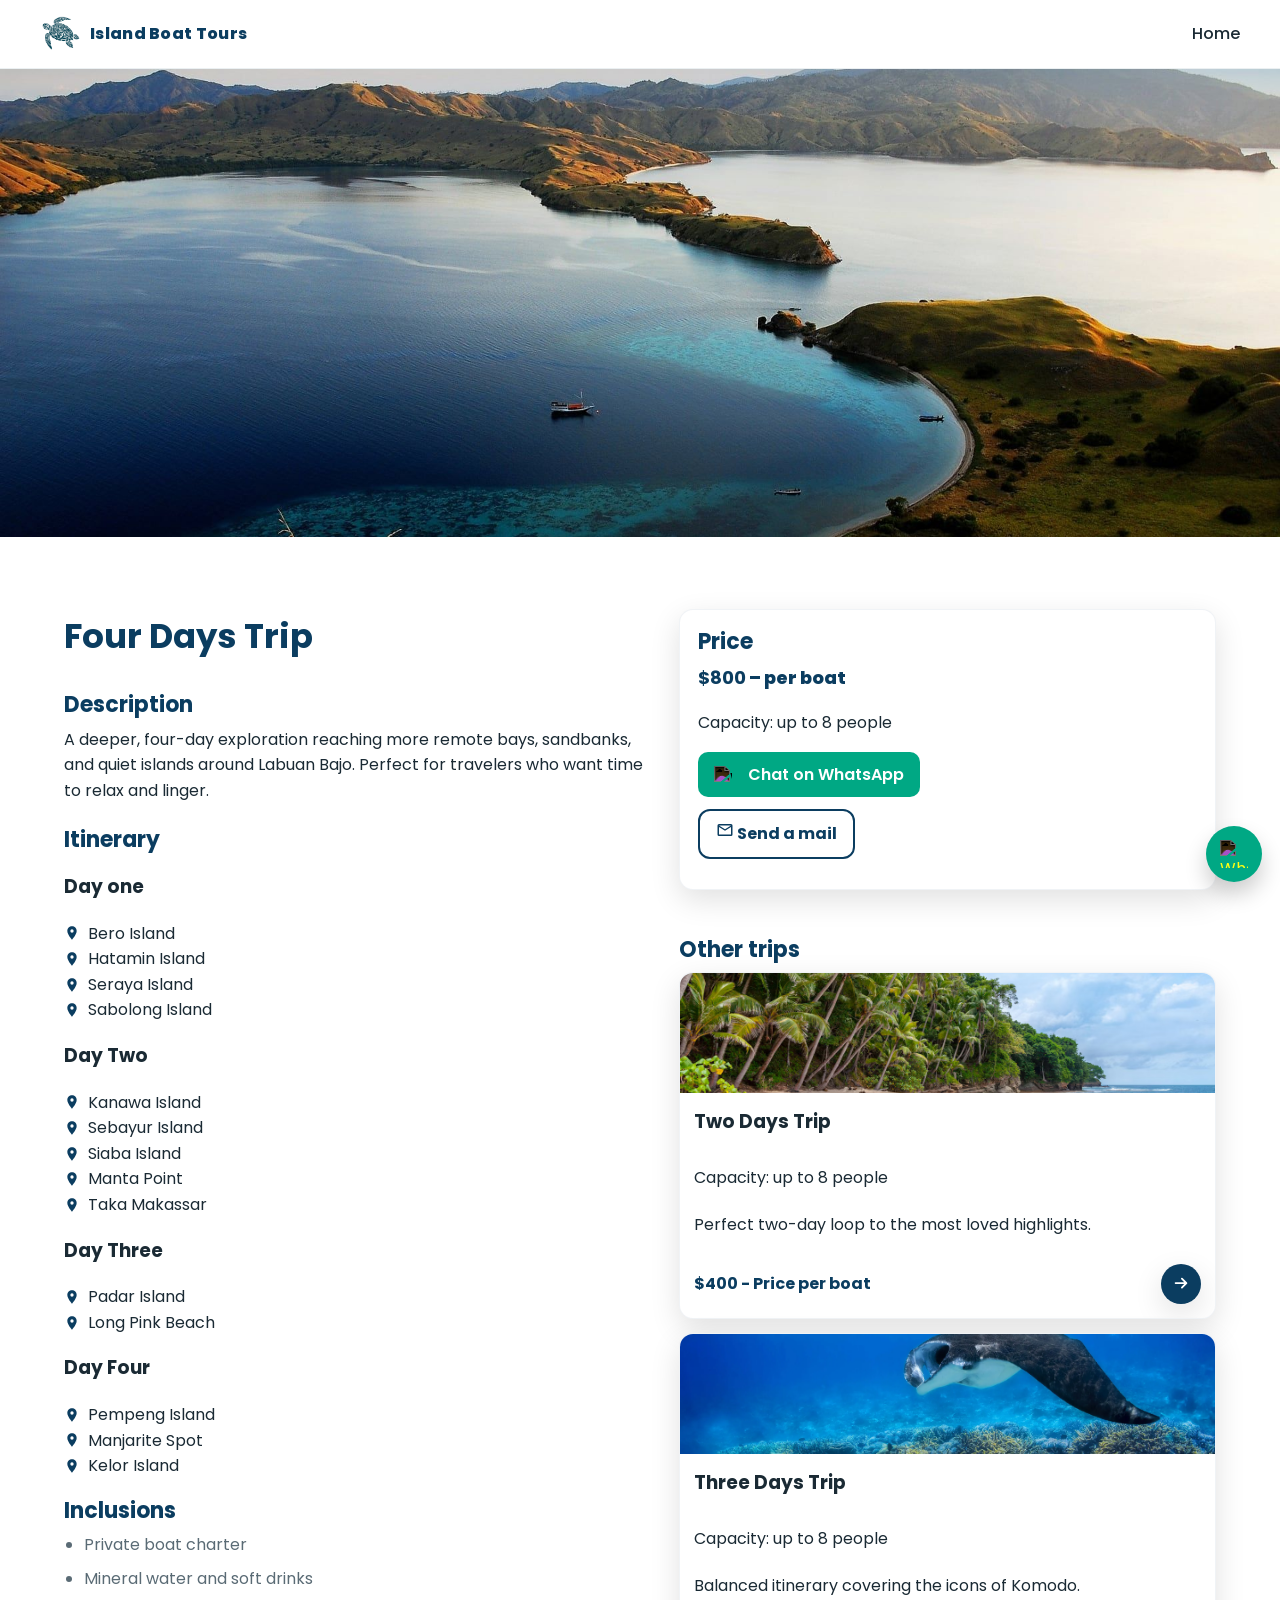
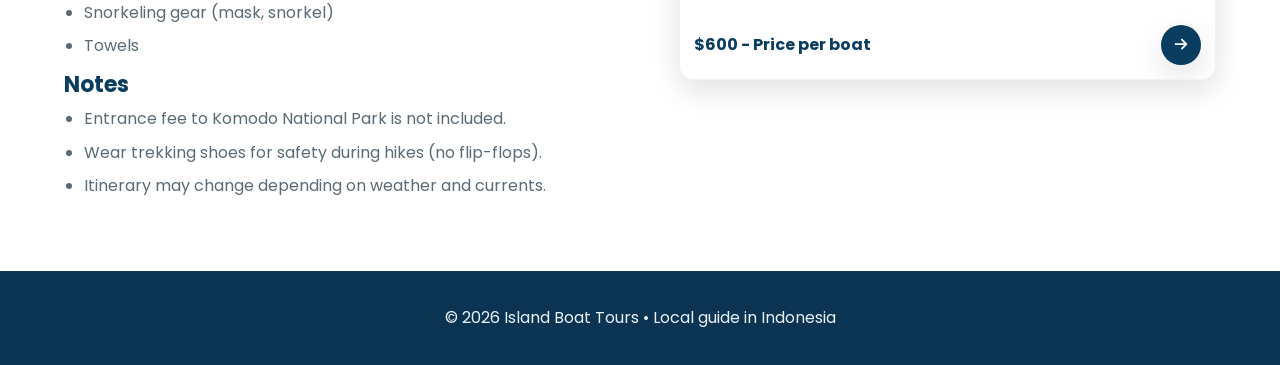
==== commit 0c580f83: "refactor: update image assets and fix naming inconsistencies across trip pages" ====
--- a/trip-four-days.html
+++ b/trip-four-days.html
@@ -14,7 +14,7 @@
   <style>
     body { font-family: 'Poppins', ui-sans-serif, system-ui, -apple-system, Segoe UI, Roboto, 'Helvetica Neue', Arial; }
     .hero-mini { position: relative; min-height: 52vh; display: grid; place-items: center; text-align: center; color: #fff; overflow: hidden; }
-    .hero-mini .bg { position:absolute; inset:0; background-image: url('images/four-day-trip.png'); background-size: cover; background-position: center; }
+    .hero-mini .bg { position:absolute; inset:0; background-image: url('images/four-days-trip.png'); background-size: cover; background-position: center; }
     .hero-mini .inner { position: relative; }
     .breadcrumb { color: #eaf6ff; opacity: .9; font-size: 14px; }
     .detail-wrap { display:grid; grid-template-columns: 1.1fr 1fr; gap: 24px; }
--- a/styles.css
+++ b/styles.css
@@ -132,7 +132,7 @@
 }
 .hero-bg {
   position: absolute; inset: 0;
-  background-image: linear-gradient(rgba(11,61,96,0.5), rgba(11,61,96,0.35)), url('images/boat.jpg');
+  background-image: linear-gradient(rgba(11,61,96,0.5), rgba(11,61,96,0.35)), url('images/boat.png');
   background-size: cover; background-position: center; background-repeat: no-repeat;
   transform: scale(1.05);
 }
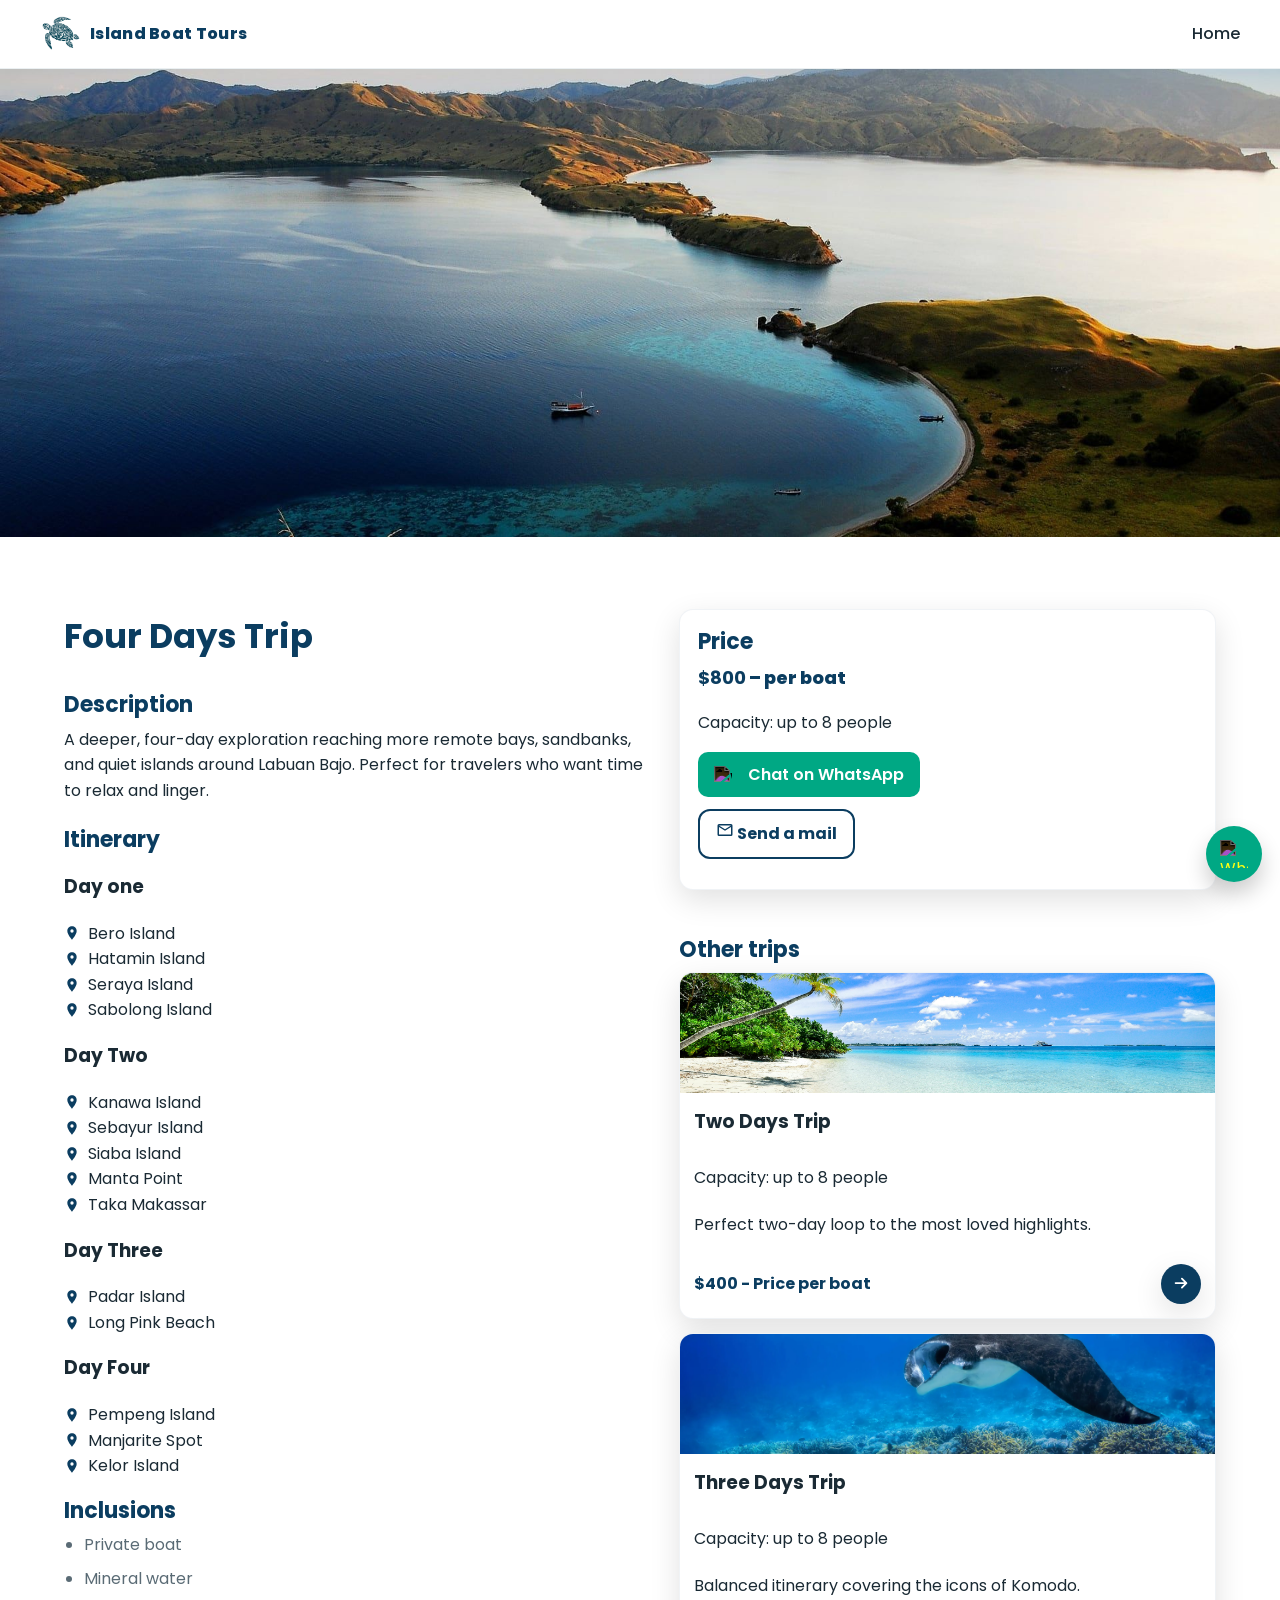
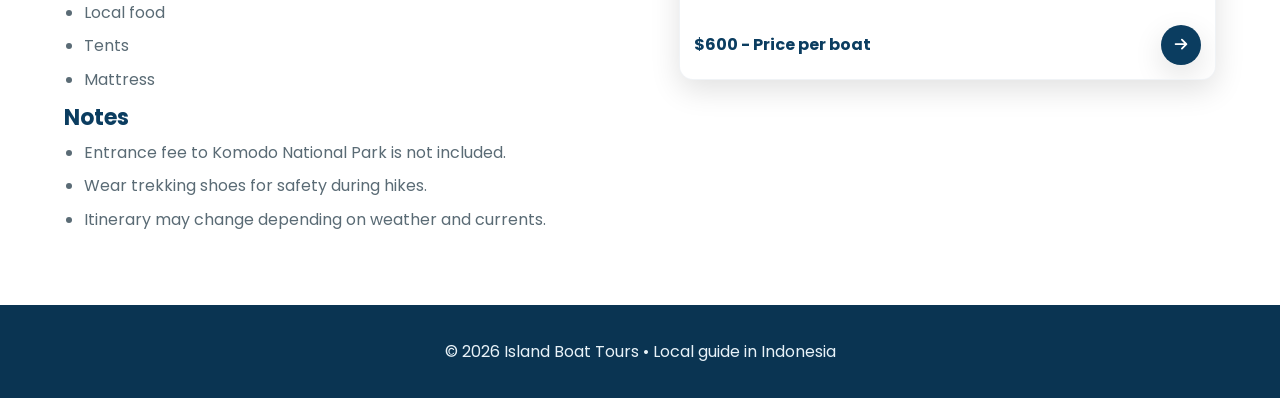
==== commit 26676257: "content: update trip inclusions, location names and simplify hiking notes across all pages" ====
--- a/trip-four-days.html
+++ b/trip-four-days.html
@@ -85,16 +85,17 @@
         </ul>
         <h3 class="subsection-title" style="margin-top: 12px;">Inclusions</h3>
         <ul class="includes list-disc pl-5 m-0 text-lg text-slate-700">
-          <li>Private boat charter</li>
-          <li>Mineral water and soft drinks</li>
-          <li>Snorkeling gear (mask, snorkel)</li>
-          <li>Towels</li>
+          <li>Private boat</li>
+          <li>Mineral water</li>
+          <li>Local food</li>
+          <li>Tents</li>
+          <li>Mattress</li>
         </ul>
 
         <h3 class="subsection-title" style="margin-top: 12px;">Notes</h3>
         <ul class="includes list-disc pl-5 m-0 text-lg text-slate-700">
           <li>Entrance fee to Komodo National Park is not included.</li>
-          <li>Wear trekking shoes for safety during hikes (no flip-flops).</li>
+          <li>Wear trekking shoes for safety during hikes.</li>
           <li>Itinerary may change depending on weather and currents.</li>
         </ul>
       </div>
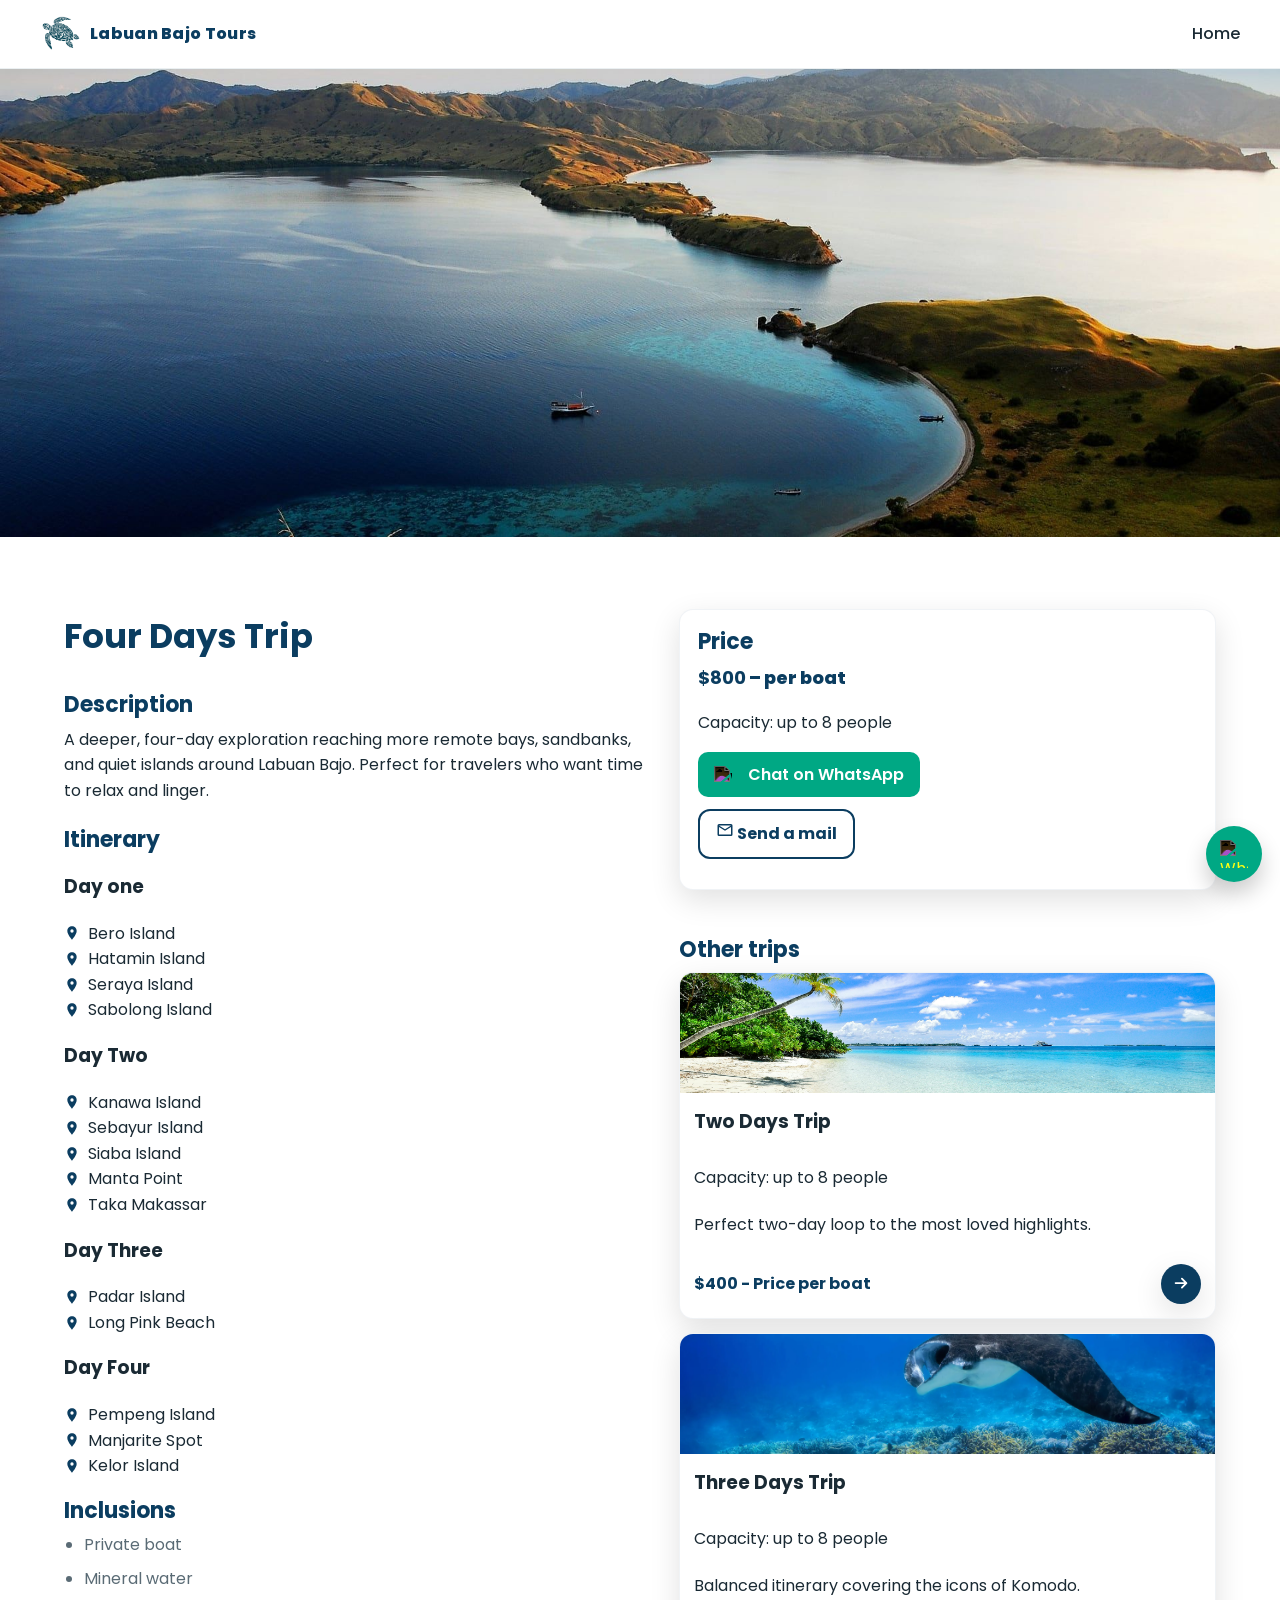
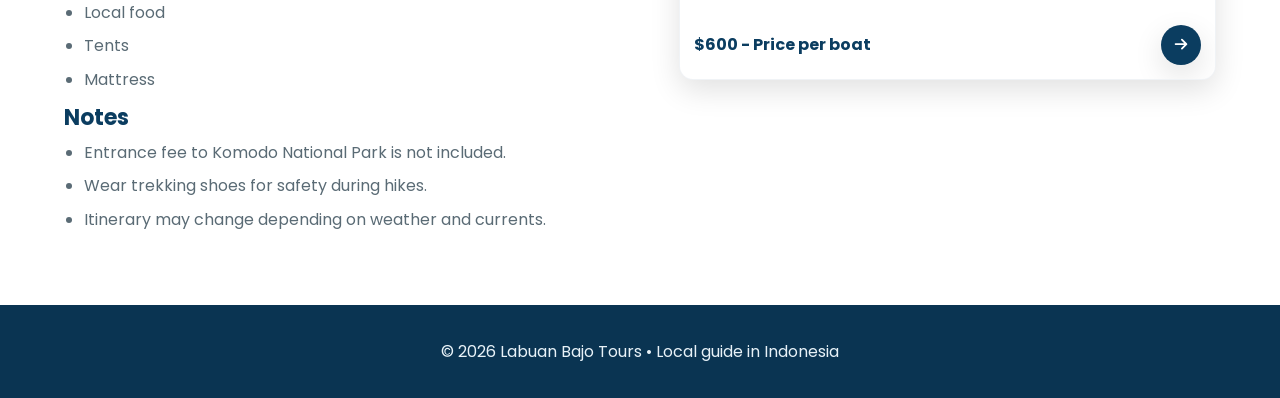
==== commit 7f52bc08: "refactor: rebrand from Island Boat Tours to Labuan Bajo Tours and update reviews styling" ====
--- a/trip-four-days.html
+++ b/trip-four-days.html
@@ -3,7 +3,7 @@
 <head>
   <meta charset="UTF-8" />
   <meta name="viewport" content="width=device-width, initial-scale=1.0" />
-  <title>Four Days Trip – Island Boat Tours</title>
+  <title>Four Days Trip – Labuan Bajo Tours</title>
   <meta name="description" content="Four Days Trip around [City] – Highlights, images, inclusions, and contact." />
   <link rel="preconnect" href="https://fonts.googleapis.com">
   <link rel="preconnect" href="https://fonts.gstatic.com" crossorigin>
@@ -29,9 +29,9 @@
 <body class="bg-white text-slate-800">
   <header class="site-header sticky top-0 z-50 bg-white/70 backdrop-blur shadow-sm">
     <div class="container nav-wrapper">
-      <a href="index.html#home" class="logo" aria-label="Island Boat Tours">
-        <img src="images/logo.png" alt="Island Boat Tours" />
-        Island Boat Tours
+      <a href="index.html#home" class="logo" aria-label="Labuan Bajo Tours">
+        <img src="images/logo.png" alt="Labuan Bajo Tours" />
+        Labuan Bajo Tours
       </a>
       <nav class="main-nav hidden md:flex gap-6 text-slate-700">
         <a class="hover:text-tropical-700 transition" href="index.html">Home</a>
@@ -160,7 +160,7 @@
 
   <footer class="site-footer">
     <div class="container">
-      <p>© <span id="year"></span> Island Boat Tours • Local guide in Indonesia</p>
+      <p>© <span id="year"></span> Labuan Bajo Tours • Local guide in Indonesia</p>
     </div>
   </footer>
 
--- a/styles.css
+++ b/styles.css
@@ -259,8 +259,27 @@
   border-radius: 12px;
   padding: 16px 18px;
   box-shadow: var(--shadow);
-}
-.review footer { color: var(--muted); margin-top: 8px; }
+  display: flex;
+  flex-direction: column;
+  justify-content: center;
+  position: relative;
+  min-height: 180px;
+}
+.review p {
+  margin: 0;
+  flex-grow: 1;
+  display: flex;
+  align-items: center;
+  padding-bottom: 40px;
+}
+.review footer {
+  color: var(--muted);
+  text-align: right;
+  position: absolute;
+  bottom: 16px;
+  right: 18px;
+  margin: 0;
+}
 
 /* Contact */
 .contact-grid { display: grid; grid-template-columns: 1fr 1.2fr; gap: 22px; align-items: stretch; }
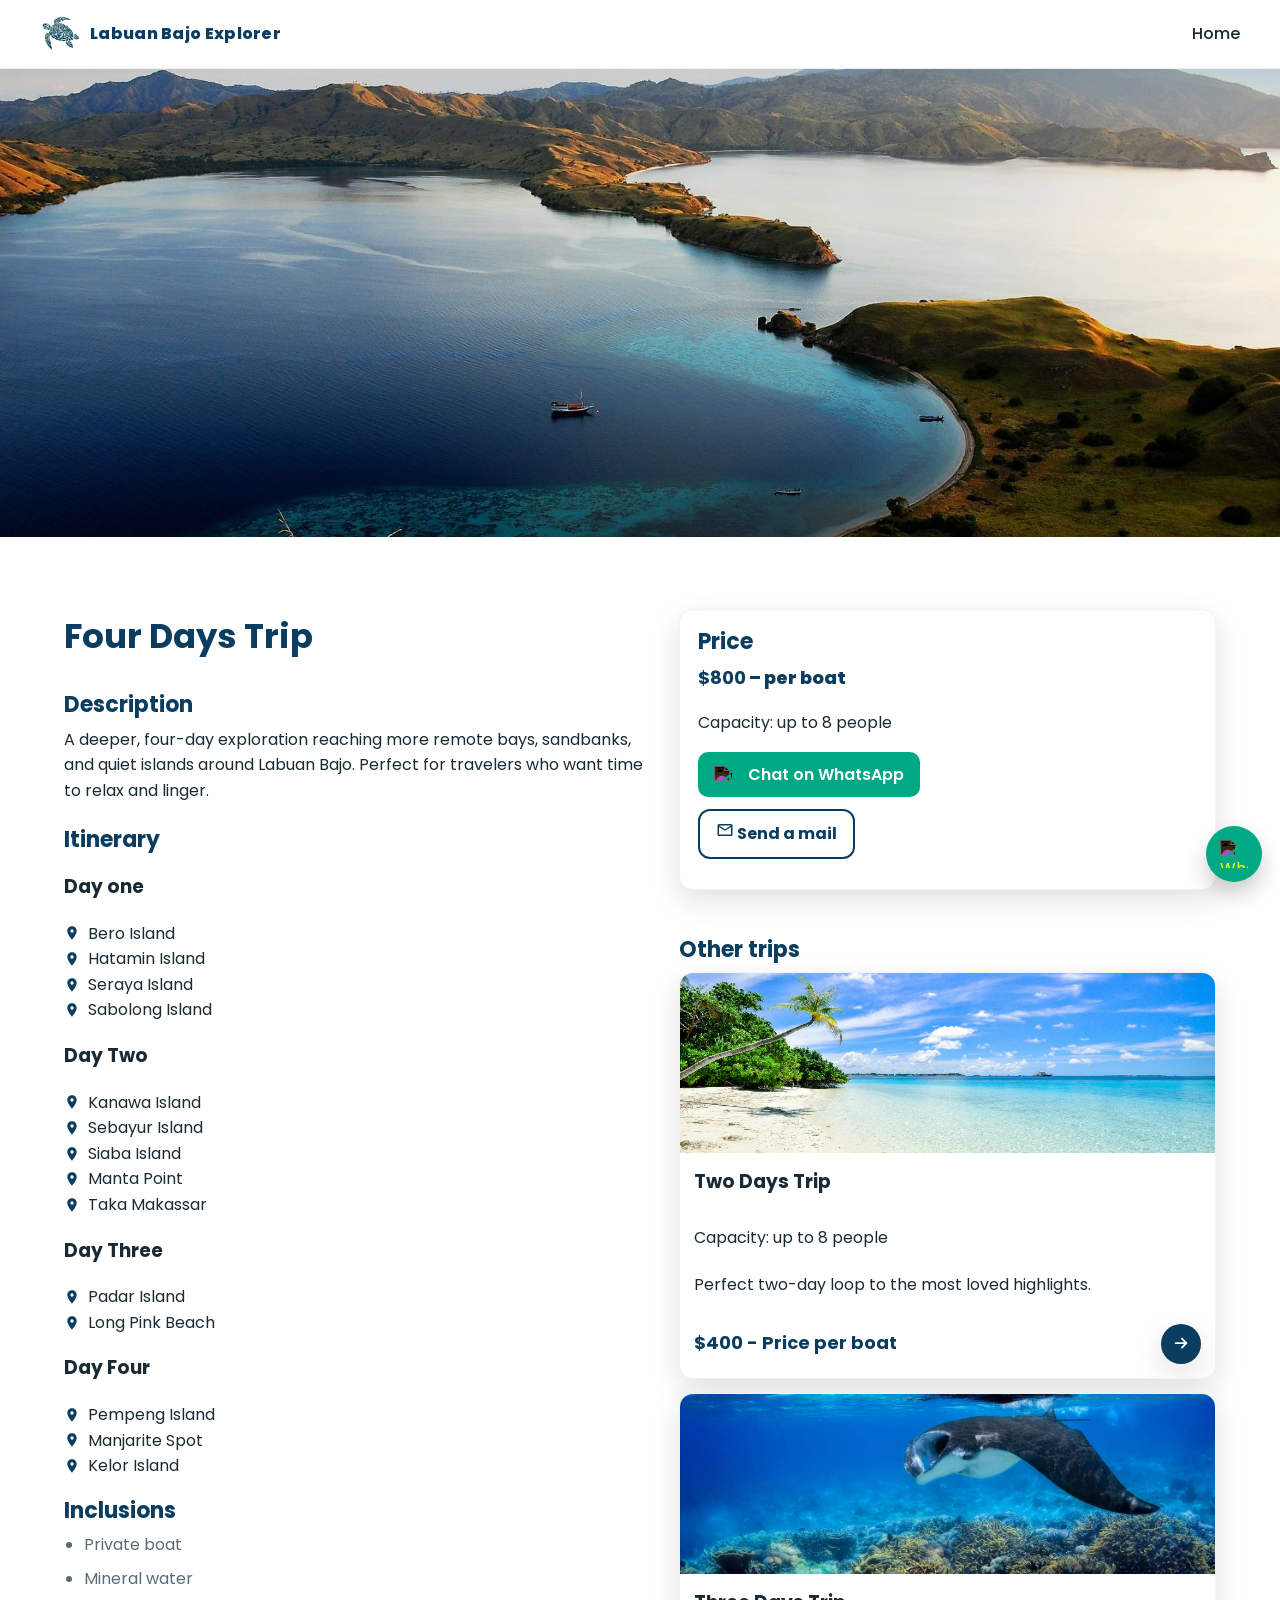
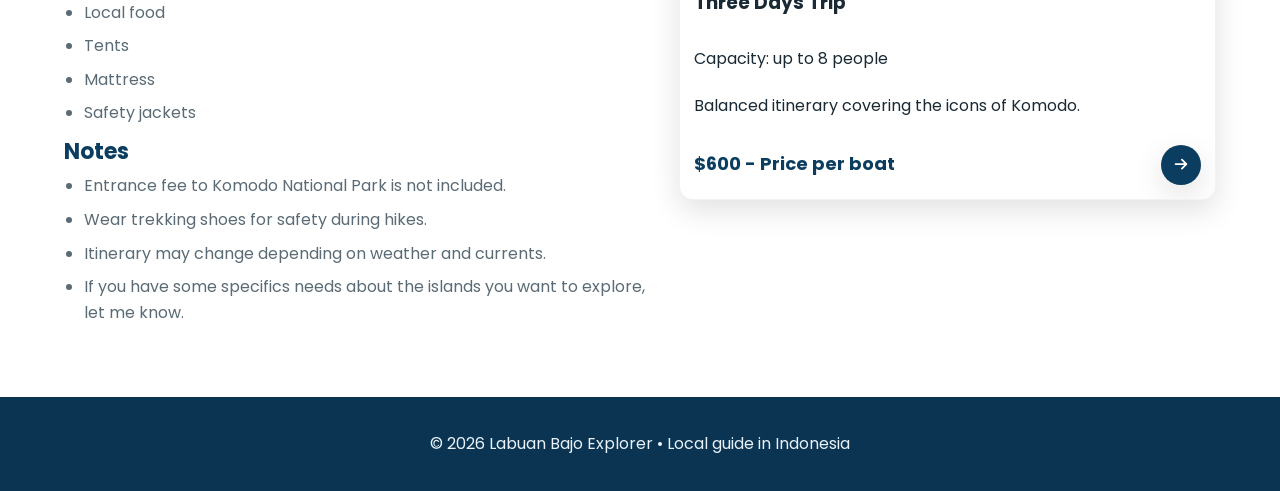
==== commit e827d3aa: "refactor: rebrand from Labuan Bajo Tours to Explorer and enhance trip details with safety equipment" ====
--- a/trip-four-days.html
+++ b/trip-four-days.html
@@ -3,7 +3,7 @@
 <head>
   <meta charset="UTF-8" />
   <meta name="viewport" content="width=device-width, initial-scale=1.0" />
-  <title>Four Days Trip – Labuan Bajo Tours</title>
+  <title>Four Days Trip – Labuan Bajo Explorer</title>
   <meta name="description" content="Four Days Trip around [City] – Highlights, images, inclusions, and contact." />
   <link rel="preconnect" href="https://fonts.googleapis.com">
   <link rel="preconnect" href="https://fonts.gstatic.com" crossorigin>
@@ -29,9 +29,9 @@
 <body class="bg-white text-slate-800">
   <header class="site-header sticky top-0 z-50 bg-white/70 backdrop-blur shadow-sm">
     <div class="container nav-wrapper">
-      <a href="index.html#home" class="logo" aria-label="Labuan Bajo Tours">
-        <img src="images/logo.png" alt="Labuan Bajo Tours" />
-        Labuan Bajo Tours
+      <a href="index.html#home" class="logo" aria-label="Labuan Bajo Explorer">
+        <img src="images/logo.png" alt="Labuan Bajo Explorer" />
+        Labuan Bajo Explorer
       </a>
       <nav class="main-nav hidden md:flex gap-6 text-slate-700">
         <a class="hover:text-tropical-700 transition" href="index.html">Home</a>
@@ -90,6 +90,7 @@
           <li>Local food</li>
           <li>Tents</li>
           <li>Mattress</li>
+          <li>Safety jackets</li>
         </ul>
 
         <h3 class="subsection-title" style="margin-top: 12px;">Notes</h3>
@@ -97,6 +98,7 @@
           <li>Entrance fee to Komodo National Park is not included.</li>
           <li>Wear trekking shoes for safety during hikes.</li>
           <li>Itinerary may change depending on weather and currents.</li>
+          <li>If you have some specifics needs about the islands you want to explore, let me know.</li>
         </ul>
       </div>
       <div class="right-col">
@@ -160,7 +162,7 @@
 
   <footer class="site-footer">
     <div class="container">
-      <p>© <span id="year"></span> Labuan Bajo Tours • Local guide in Indonesia</p>
+      <p>© <span id="year"></span> Labuan Bajo Explorer • Local guide in Indonesia</p>
     </div>
   </footer>
 
--- a/styles.css
+++ b/styles.css
@@ -63,7 +63,7 @@
 
 /* Card footer row: price left, arrow right */
 .card-footer { display: flex; align-items: center; justify-content: space-between; margin-top: 10px; }
-.price-inline { font-weight: 700; color: var(--navy); }
+.price-inline { font-weight: 700; color: var(--navy); font-size: 18px; }
 
 * { box-sizing: border-box; }
 html { scroll-behavior: smooth; }
@@ -182,7 +182,7 @@
 .chip { font-size: 12px; padding: 6px 10px; border-radius: 999px; background: #f6f8fa; color: #41525d; border: 1px solid #e3e7ea; }
 
 /* Pricing / Card media */
-.card-media { position: relative; height: 120px; overflow: hidden; }
+.card-media { position: relative; height: 180px; overflow: hidden; }
 .card-media img { width: 100%; height: 100%; object-fit: cover; display: block; transition: transform .45s cubic-bezier(.2,.9,.2,1); }
 .card:hover .card-media img { transform: scale(1.06); }
 .price-badge {
@@ -194,7 +194,7 @@
   padding: 4px 8px;
   border-radius: 9px;
   font-weight: 700;
-  font-size: 11px;
+  font-size: 13px;
   box-shadow: var(--shadow);
 }
 
